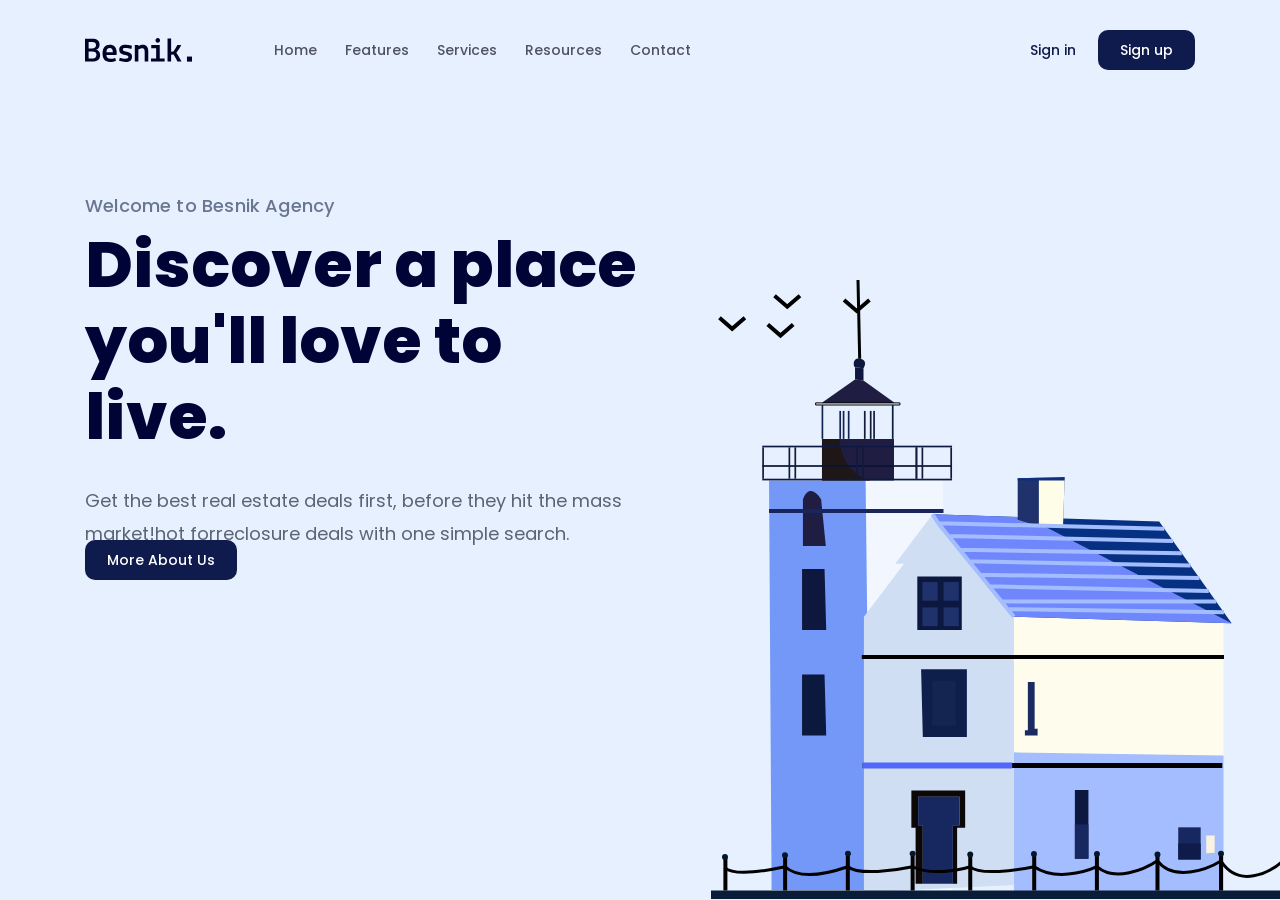
==== index.html @ aafc3b4a "initial commit" ====
<!DOCTYPE html>
<html lang="en">
<head>
    <meta charset="UTF-8">
    <meta name="viewport" content="width=device-width, initial-scale=1.0">
    <title>Project pratice</title>
    <link rel="stylesheet" href="./assets/css/reset.css">
    <link rel="stylesheet" href="./assets/fonts/stylesheet.css">
    <link rel="stylesheet" href="./assets/css/styles.css">
    
</head>
<body>
    <main>
        <!-- header -->
        <header class="header">
            <div class="content">
                <nav class="navbar">
                    <!-- logo -->
                    <img src="./assets/images/Logo.svg" alt="Logo cua thuong hieu">
                    <!-- Navigation -->
                    <ul>
                        <li><a href="#!">Home</a></li>
                        <li><a href="#!">Features</a></li>
                        <li><a href="#!">Services</a></li>
                        <li><a href="#!">Resources</a></li>
                        <li><a href="#!">Contact</a></li>
                    </ul>
                    <!-- action -->
                    <div class="actions">
                        <a href="#!" class="action-link">Sign in</a>
                        <a href="#!" class="btn action-btn">Sign up</a>
                    </div>
                </nav>
                <div class="hero">
                    <div class="info">
                        <p class="sub-title">Welcome to Besnik Agency</p>
                        <h1 class="title">Discover a place you'll love to live.</h1>
                        <p class="desc">Get the best real estate deals first, 
                        before they hit the mass market!hot forreclosure deals with one simple search.</p>
                        <!-- call to action -->
                        <a href="" class="btn hero-cta">More About Us</a>
                    </div> 
                    <img src="./assets/images/hero-image.svg" alt="" class="hero-img">
                </div>
            </div>
        </header>
    </main>
</body>
</html>
---- assets/fonts/stylesheet.css ----
@font-face {
    font-family: 'Poppins';
    src: url('Poppins-Black.woff2') format('woff2'),
        url('Poppins-Black.woff') format('woff');
    font-weight: 900;
    font-style: normal;
    font-display: swap;
}

@font-face {
    font-family: 'Poppins';
    src: url('Poppins-Bold.woff2') format('woff2'),
        url('Poppins-Bold.woff') format('woff');
    font-weight: bold;
    font-style: normal;
    font-display: swap;
}

@font-face {
    font-family: 'Poppins';
    src: url('Poppins-BlackItalic.woff2') format('woff2'),
        url('Poppins-BlackItalic.woff') format('woff');
    font-weight: 900;
    font-style: italic;
    font-display: swap;
}

@font-face {
    font-family: 'Poppins';
    src: url('Poppins-ExtraBold.woff2') format('woff2'),
        url('Poppins-ExtraBold.woff') format('woff');
    font-weight: bold;
    font-style: normal;
    font-display: swap;
}

@font-face {
    font-family: 'Poppins';
    src: url('Poppins-ExtraBoldItalic.woff2') format('woff2'),
        url('Poppins-ExtraBoldItalic.woff') format('woff');
    font-weight: bold;
    font-style: italic;
    font-display: swap;
}

@font-face {
    font-family: 'Poppins';
    src: url('Poppins-BoldItalic.woff2') format('woff2'),
        url('Poppins-BoldItalic.woff') format('woff');
    font-weight: bold;
    font-style: italic;
    font-display: swap;
}

@font-face {
    font-family: 'Poppins';
    src: url('Poppins-ExtraLight.woff2') format('woff2'),
        url('Poppins-ExtraLight.woff') format('woff');
    font-weight: 200;
    font-style: normal;
    font-display: swap;
}

@font-face {
    font-family: 'Poppins';
    src: url('Poppins-ExtraLightItalic.woff2') format('woff2'),
        url('Poppins-ExtraLightItalic.woff') format('woff');
    font-weight: 200;
    font-style: italic;
    font-display: swap;
}

@font-face {
    font-family: 'Poppins';
    src: url('Poppins-Italic.woff2') format('woff2'),
        url('Poppins-Italic.woff') format('woff');
    font-weight: normal;
    font-style: italic;
    font-display: swap;
}

@font-face {
    font-family: 'Poppins';
    src: url('Poppins-Light.woff2') format('woff2'),
        url('Poppins-Light.woff') format('woff');
    font-weight: 300;
    font-style: normal;
    font-display: swap;
}

@font-face {
    font-family: 'Poppins';
    src: url('Poppins-Medium.woff2') format('woff2'),
        url('Poppins-Medium.woff') format('woff');
    font-weight: 500;
    font-style: normal;
    font-display: swap;
}

@font-face {
    font-family: 'Poppins';
    src: url('Poppins-LightItalic.woff2') format('woff2'),
        url('Poppins-LightItalic.woff') format('woff');
    font-weight: 300;
    font-style: italic;
    font-display: swap;
}

@font-face {
    font-family: 'Poppins';
    src: url('Poppins-MediumItalic.woff2') format('woff2'),
        url('Poppins-MediumItalic.woff') format('woff');
    font-weight: 500;
    font-style: italic;
    font-display: swap;
}

@font-face {
    font-family: 'Poppins';
    src: url('Poppins-Regular.woff2') format('woff2'),
        url('Poppins-Regular.woff') format('woff');
    font-weight: normal;
    font-style: normal;
    font-display: swap;
}

@font-face {
    font-family: 'Poppins';
    src: url('Poppins-SemiBold.woff2') format('woff2'),
        url('Poppins-SemiBold.woff') format('woff');
    font-weight: 600;
    font-style: normal;
    font-display: swap;
}

@font-face {
    font-family: 'Poppins';
    src: url('Poppins-SemiBoldItalic.woff2') format('woff2'),
        url('Poppins-SemiBoldItalic.woff') format('woff');
    font-weight: 600;
    font-style: italic;
    font-display: swap;
}

@font-face {
    font-family: 'Poppins';
    src: url('Poppins-Thin.woff2') format('woff2'),
        url('Poppins-Thin.woff') format('woff');
    font-weight: 100;
    font-style: normal;
    font-display: swap;
}

@font-face {
    font-family: 'Poppins';
    src: url('Poppins-ThinItalic.woff2') format('woff2'),
        url('Poppins-ThinItalic.woff') format('woff');
    font-weight: 100;
    font-style: italic;
    font-display: swap;
}
---- assets/css/styles.css ----
* {
    box-sizing: border-box;
}
html {
    font-size: 62.5%; 
}
body {
    font-size: 1.6rem;
    font-family: "Poppins", sans-serif;
}
:root {
    --primay-color: #0F1B4C;
}
/* Common */
.content {
    width: 1110px;
    max-width: calc(100% - 48px);
    margin-left: auto;
    margin-right: auto;
}

a {
    text-decoration: none;
}

.btn {
    color: #fff;
    text-align: center;
    padding: 10px 22px;
    background-color: var(--primay-color);
    border-radius: 10px;
    font-weight: 500;
    font-size: 1.4rem;
    line-height: 2.1rem;
}
.btn:hover {
    opacity: 0.8;
}
/* Header */
.header {
    height: 100vh;
    background: #E6F0FF ;
    position: relative;
}
.navbar  {
    display: flex;
    align-items: center;
    padding-top: 38px;
}
.navbar ul {
    display: flex;
    margin-left: 68px;
}
.navbar .actions {
    margin-left: auto;
}
.navbar ul a {
    font-weight: 500;
    font-size: 1.4rem;
    color: #4F5361;
    padding: 9px 14px;
}
.navbar .action-link {
    color: var(--primay-color);
    font-size: 1.4rem;
    font-weight: 500;
    margin-right: 18px;
}

.hero {
    margin-top: 130px;
}
.hero .info {
    width: 51%;
}
.hero .sub-title {
    font-weight: 500;
    font-size: 1.8rem;
    line-height: 1.5;
    letter-spacing: 0.01em;
    color: #687690;
}
.hero .title {
    color: #000336;
    margin-top: 8px;
    font-weight: 700;
    font-size: 6.4rem;
    line-height: 1.19;
}

.hero .desc {
    margin-top: 30px;
    font-weight: 400;
    font-size: 1.8rem;
    line-height: 1.78;
    color: #5A6473;
}
.hero-cta {
    margin-top: 40px;
    min-width: 170px;
}
.hero-img {
    position: absolute;
    bottom: 0;
    right: calc((100vw - 1110px)/2 - 100px);
}
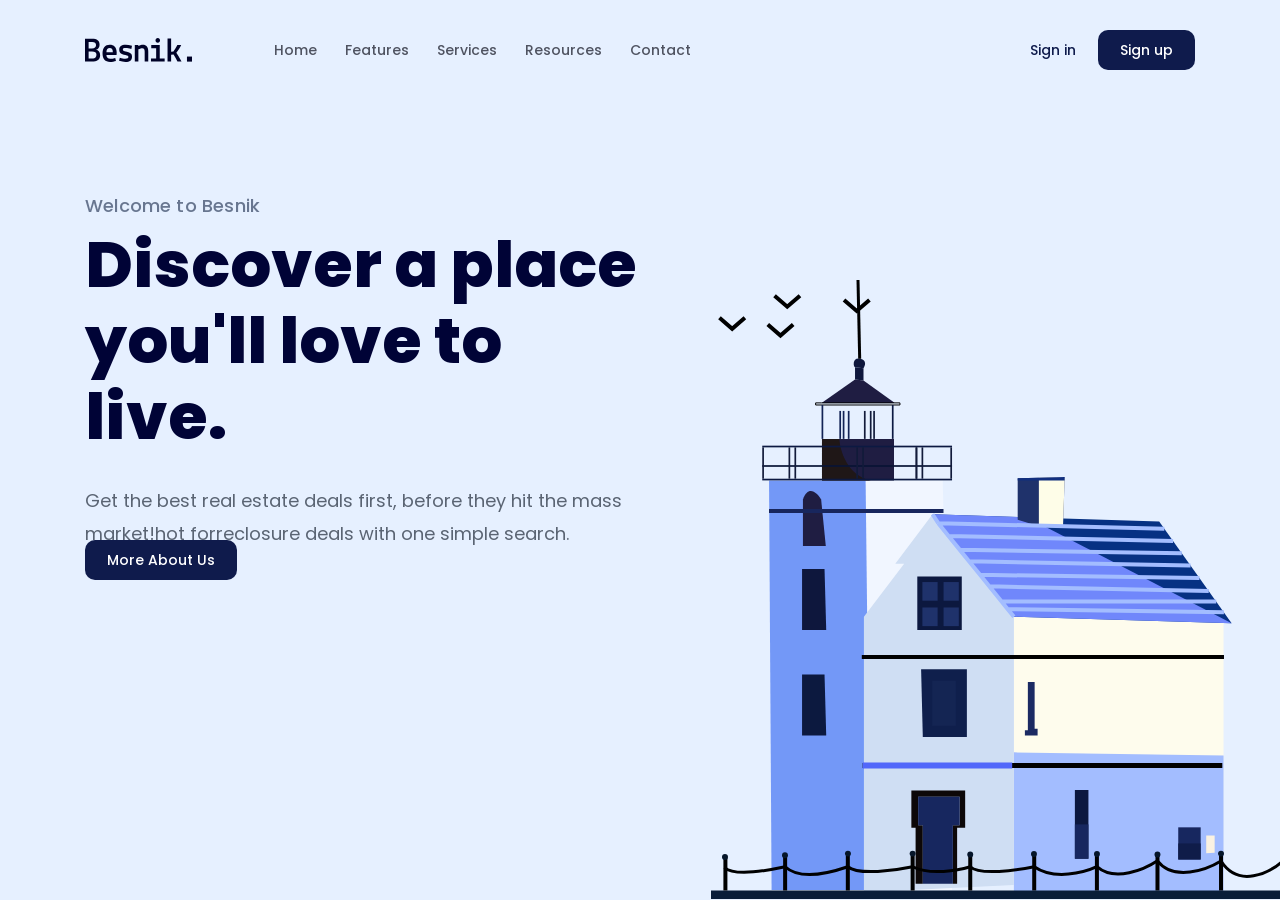
==== commit 54bb9650: "test work flow" ====
--- a/index.html
+++ b/index.html
@@ -31,9 +31,10 @@
                         <a href="#!" class="btn action-btn">Sign up</a>
                     </div>
                 </nav>
+
                 <div class="hero">
                     <div class="info">
-                        <p class="sub-title">Welcome to Besnik Agency</p>
+                        <p class="sub-title">Welcome to Besnik</p>
                         <h1 class="title">Discover a place you'll love to live.</h1>
                         <p class="desc">Get the best real estate deals first, 
                         before they hit the mass market!hot forreclosure deals with one simple search.</p>
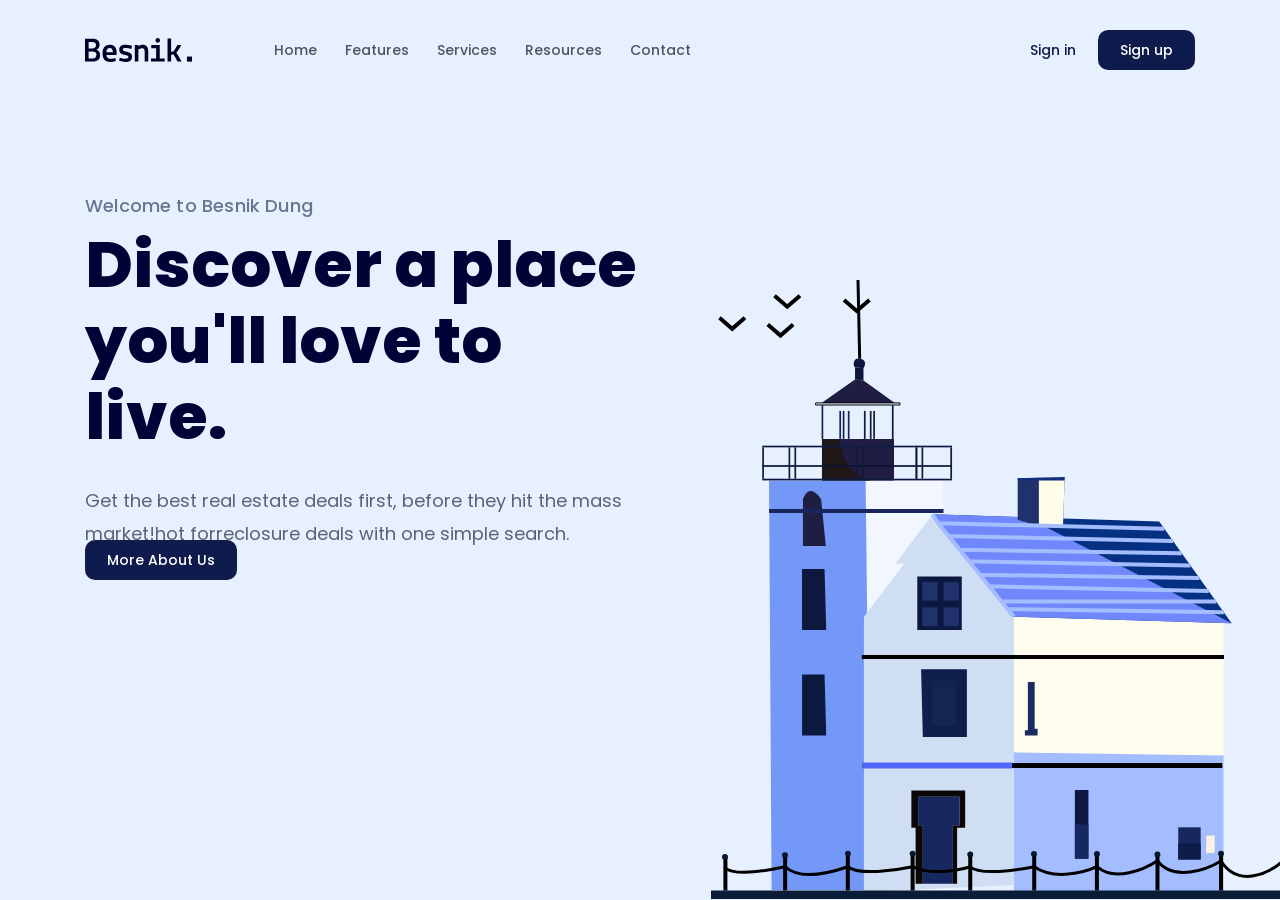
==== commit 4b5a13af: "test using commit by ui" ====
--- a/index.html
+++ b/index.html
@@ -34,7 +34,7 @@
 
                 <div class="hero">
                     <div class="info">
-                        <p class="sub-title">Welcome to Besnik</p>
+                        <p class="sub-title">Welcome to Besnik Dung</p>
                         <h1 class="title">Discover a place you'll love to live.</h1>
                         <p class="desc">Get the best real estate deals first, 
                         before they hit the mass market!hot forreclosure deals with one simple search.</p>
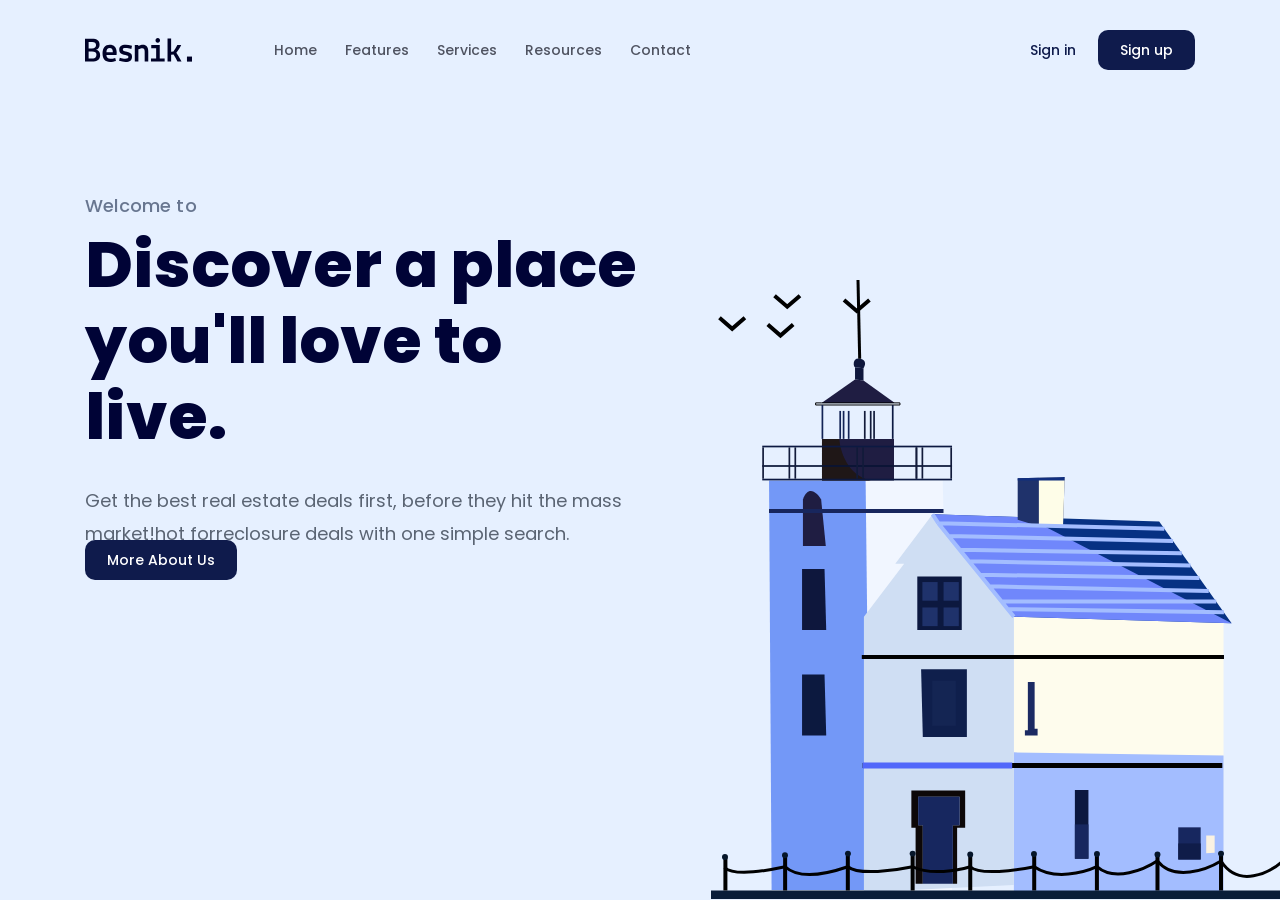
==== commit 17d8ddab: "test1" ====
--- a/index.html
+++ b/index.html
@@ -34,7 +34,7 @@
 
                 <div class="hero">
                     <div class="info">
-                        <p class="sub-title">Welcome to Besnik Dung</p>
+                        <p class="sub-title">Welcome to </p>
                         <h1 class="title">Discover a place you'll love to live.</h1>
                         <p class="desc">Get the best real estate deals first, 
                         before they hit the mass market!hot forreclosure deals with one simple search.</p>
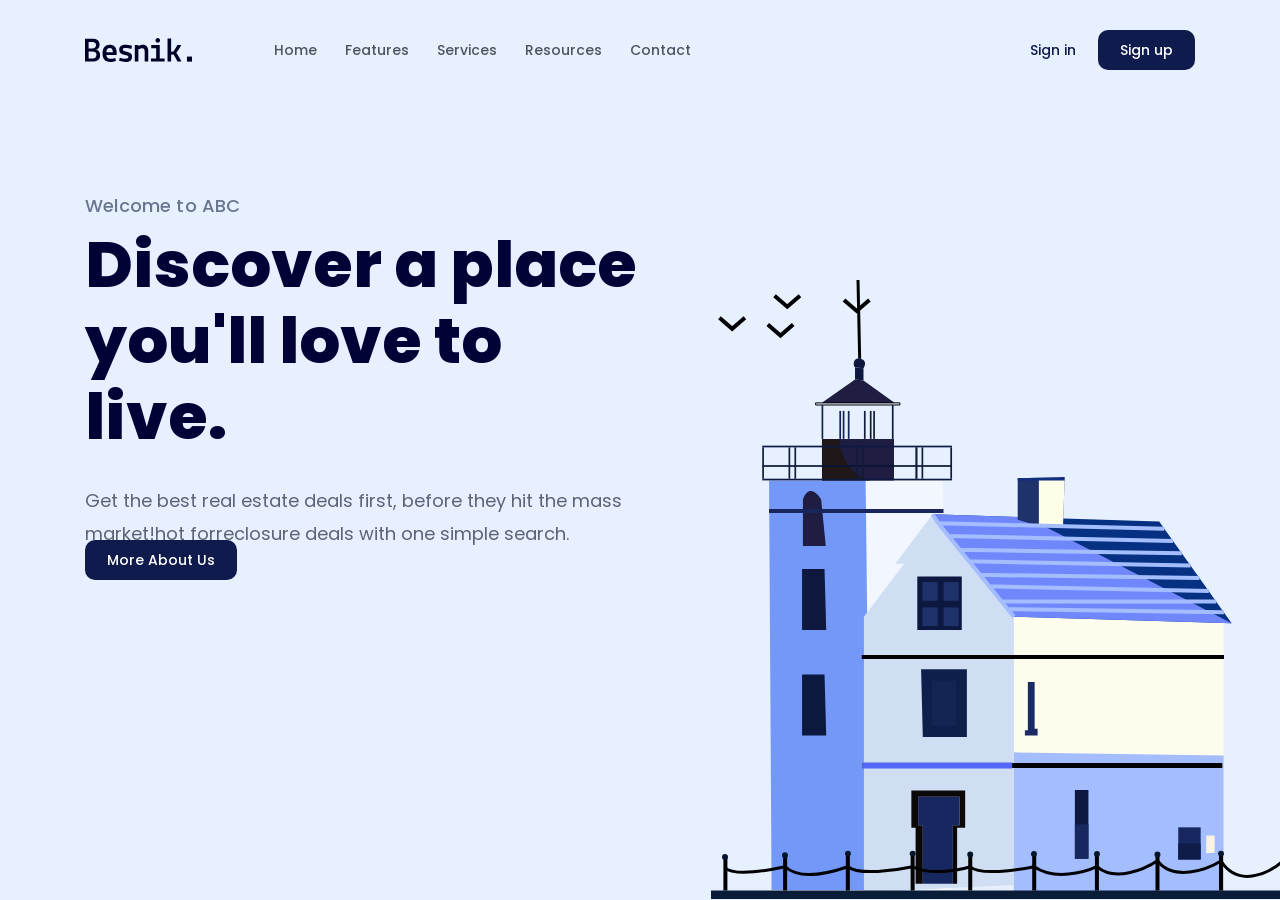
==== commit 369683e5: "test 2" ====
--- a/index.html
+++ b/index.html
@@ -34,7 +34,7 @@
 
                 <div class="hero">
                     <div class="info">
-                        <p class="sub-title">Welcome to </p>
+                        <p class="sub-title">Welcome to ABC</p>
                         <h1 class="title">Discover a place you'll love to live.</h1>
                         <p class="desc">Get the best real estate deals first, 
                         before they hit the mass market!hot forreclosure deals with one simple search.</p>
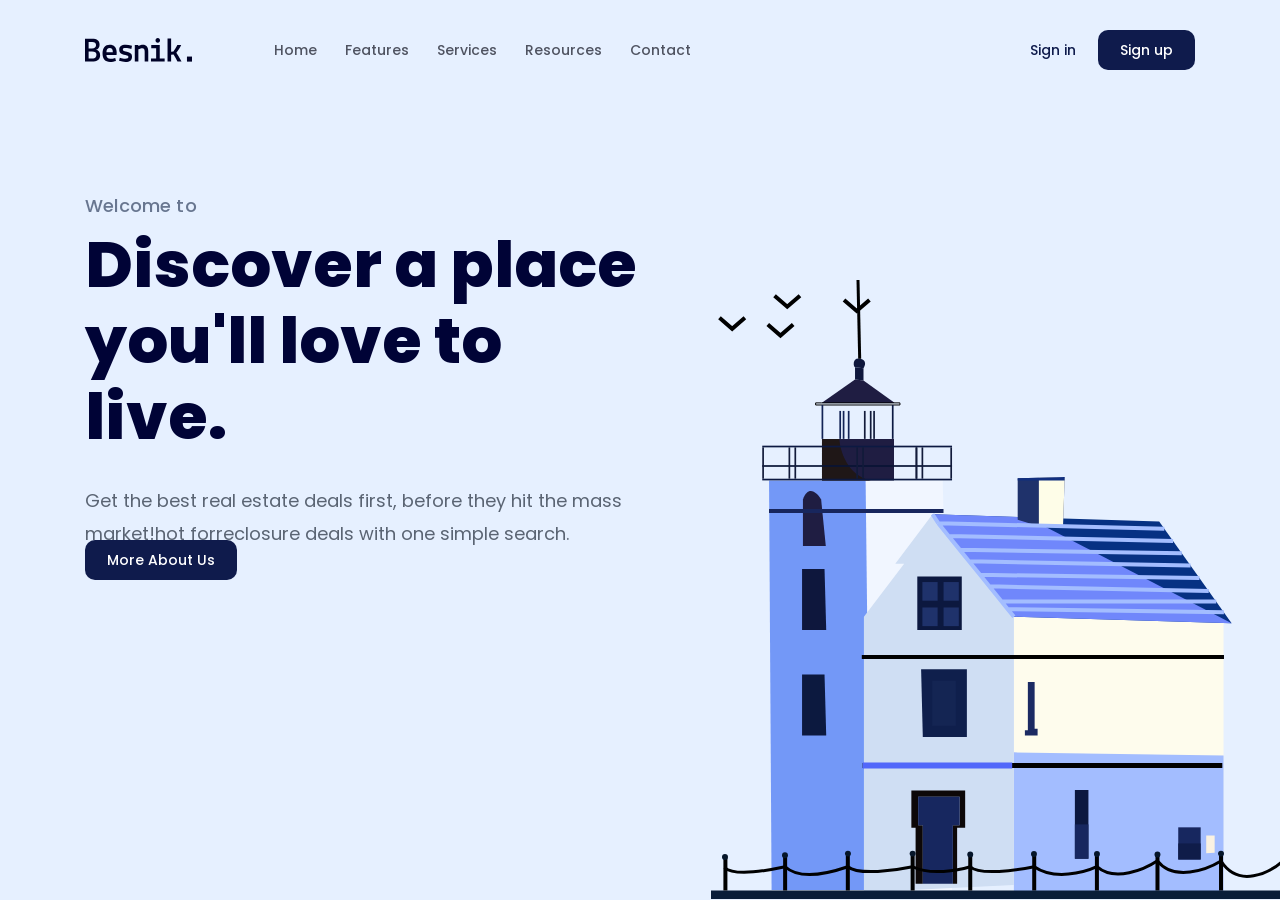
==== commit aaf0938f: "accpect commit" ====
--- a/index.html
+++ b/index.html
@@ -34,7 +34,7 @@
 
                 <div class="hero">
                     <div class="info">
-                        <p class="sub-title">Welcome to ABC</p>
+                        <p class="sub-title">Welcome to </p>
                         <h1 class="title">Discover a place you'll love to live.</h1>
                         <p class="desc">Get the best real estate deals first, 
                         before they hit the mass market!hot forreclosure deals with one simple search.</p>
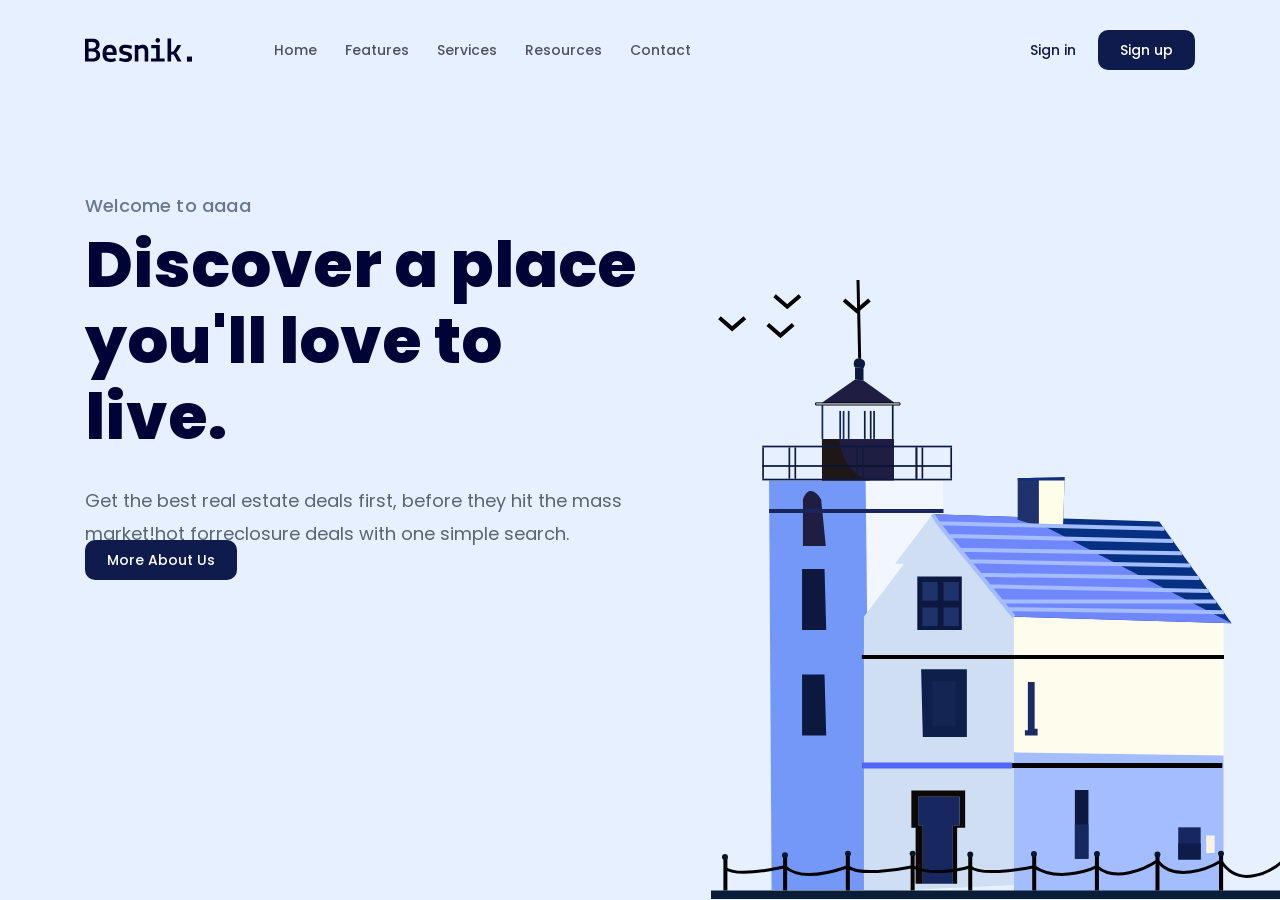
==== commit 14969350: "test" ====
--- a/index.html
+++ b/index.html
@@ -34,7 +34,7 @@
 
                 <div class="hero">
                     <div class="info">
-                        <p class="sub-title">Welcome to </p>
+                        <p class="sub-title">Welcome to aaaa</p>
                         <h1 class="title">Discover a place you'll love to live.</h1>
                         <p class="desc">Get the best real estate deals first, 
                         before they hit the mass market!hot forreclosure deals with one simple search.</p>
